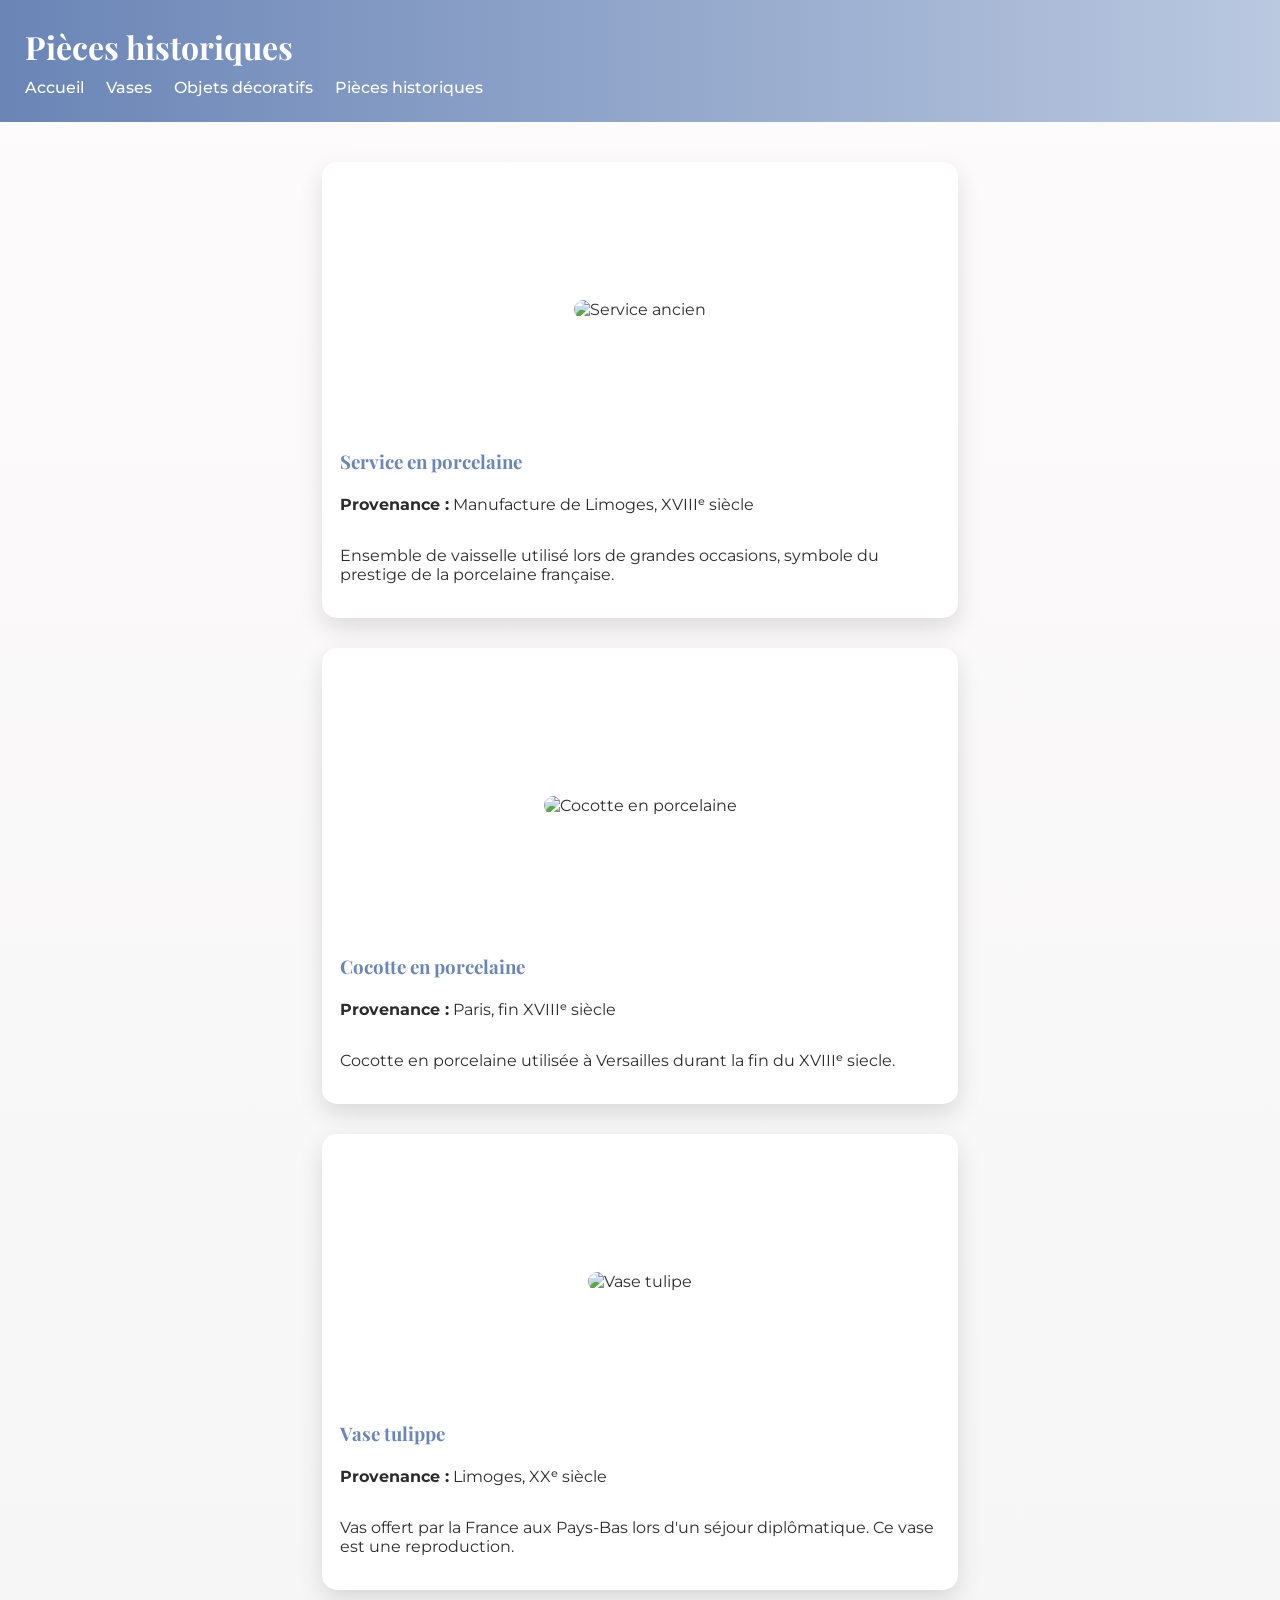
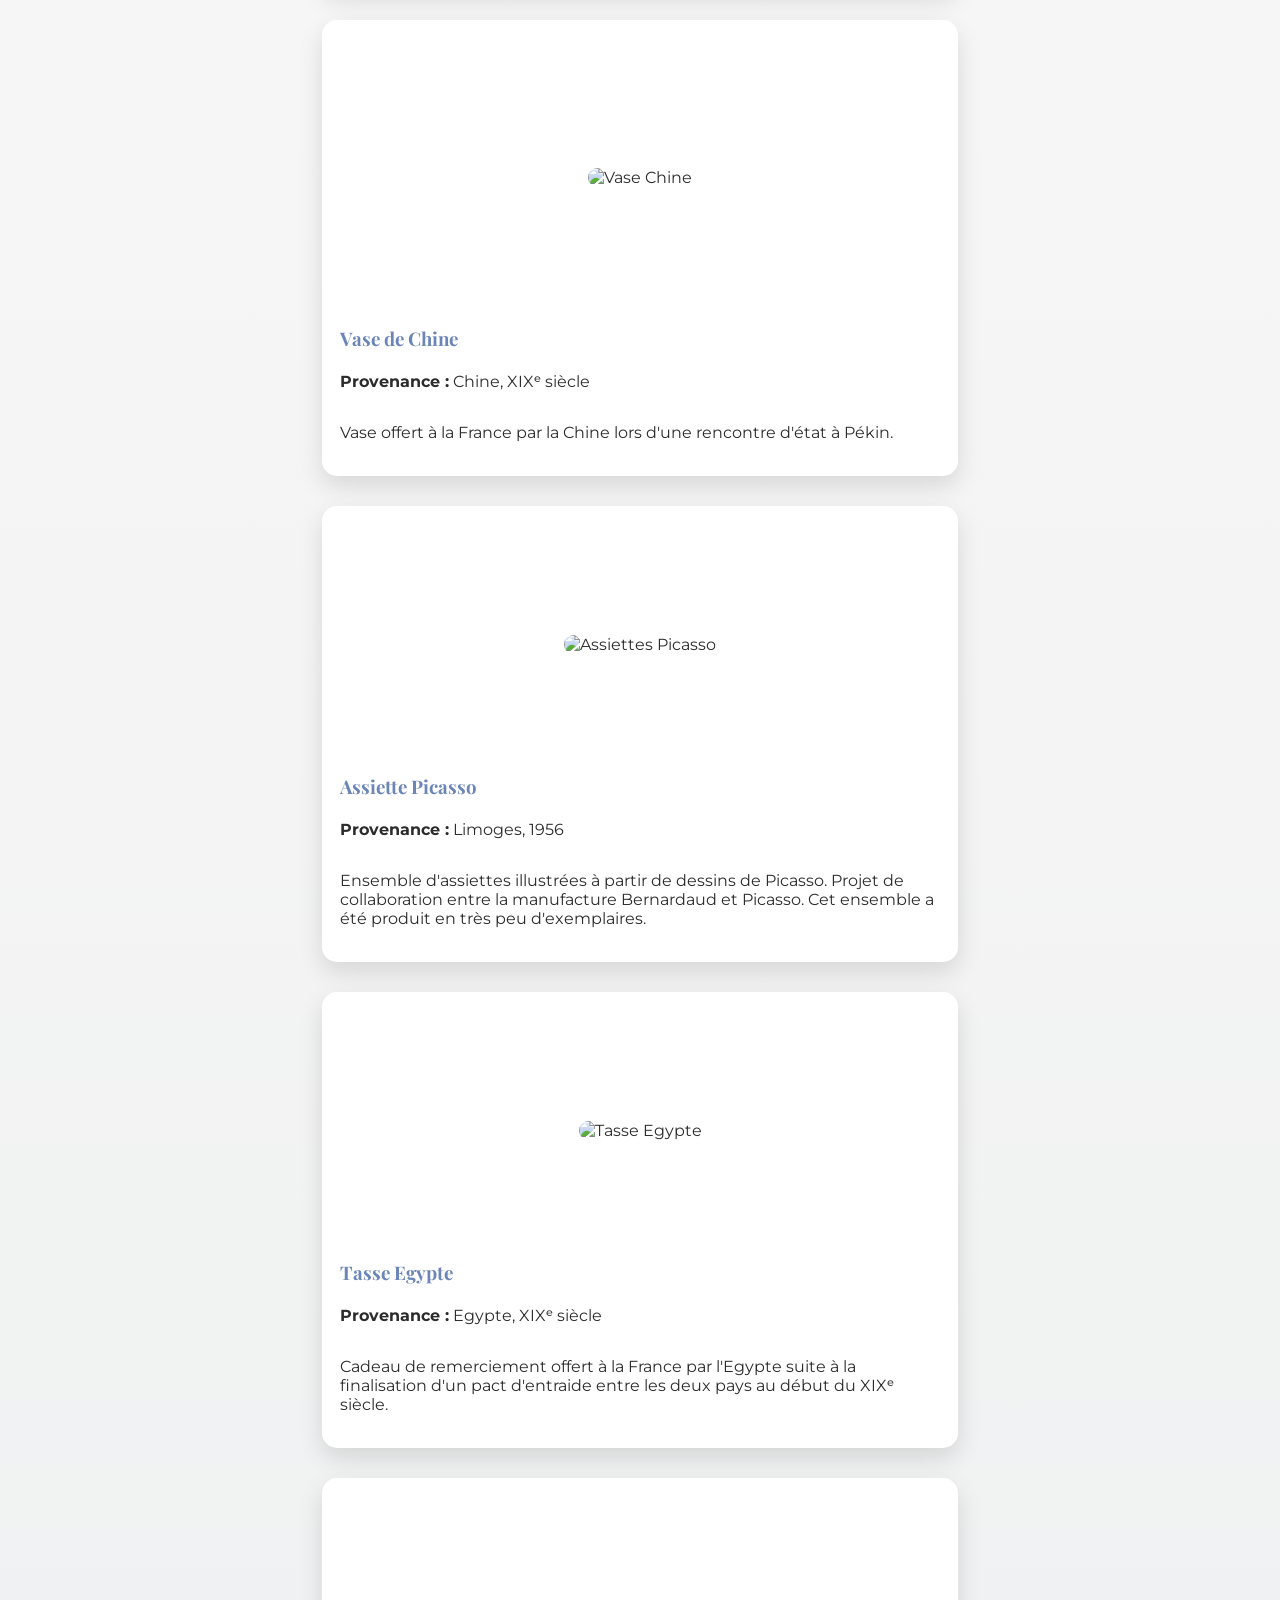
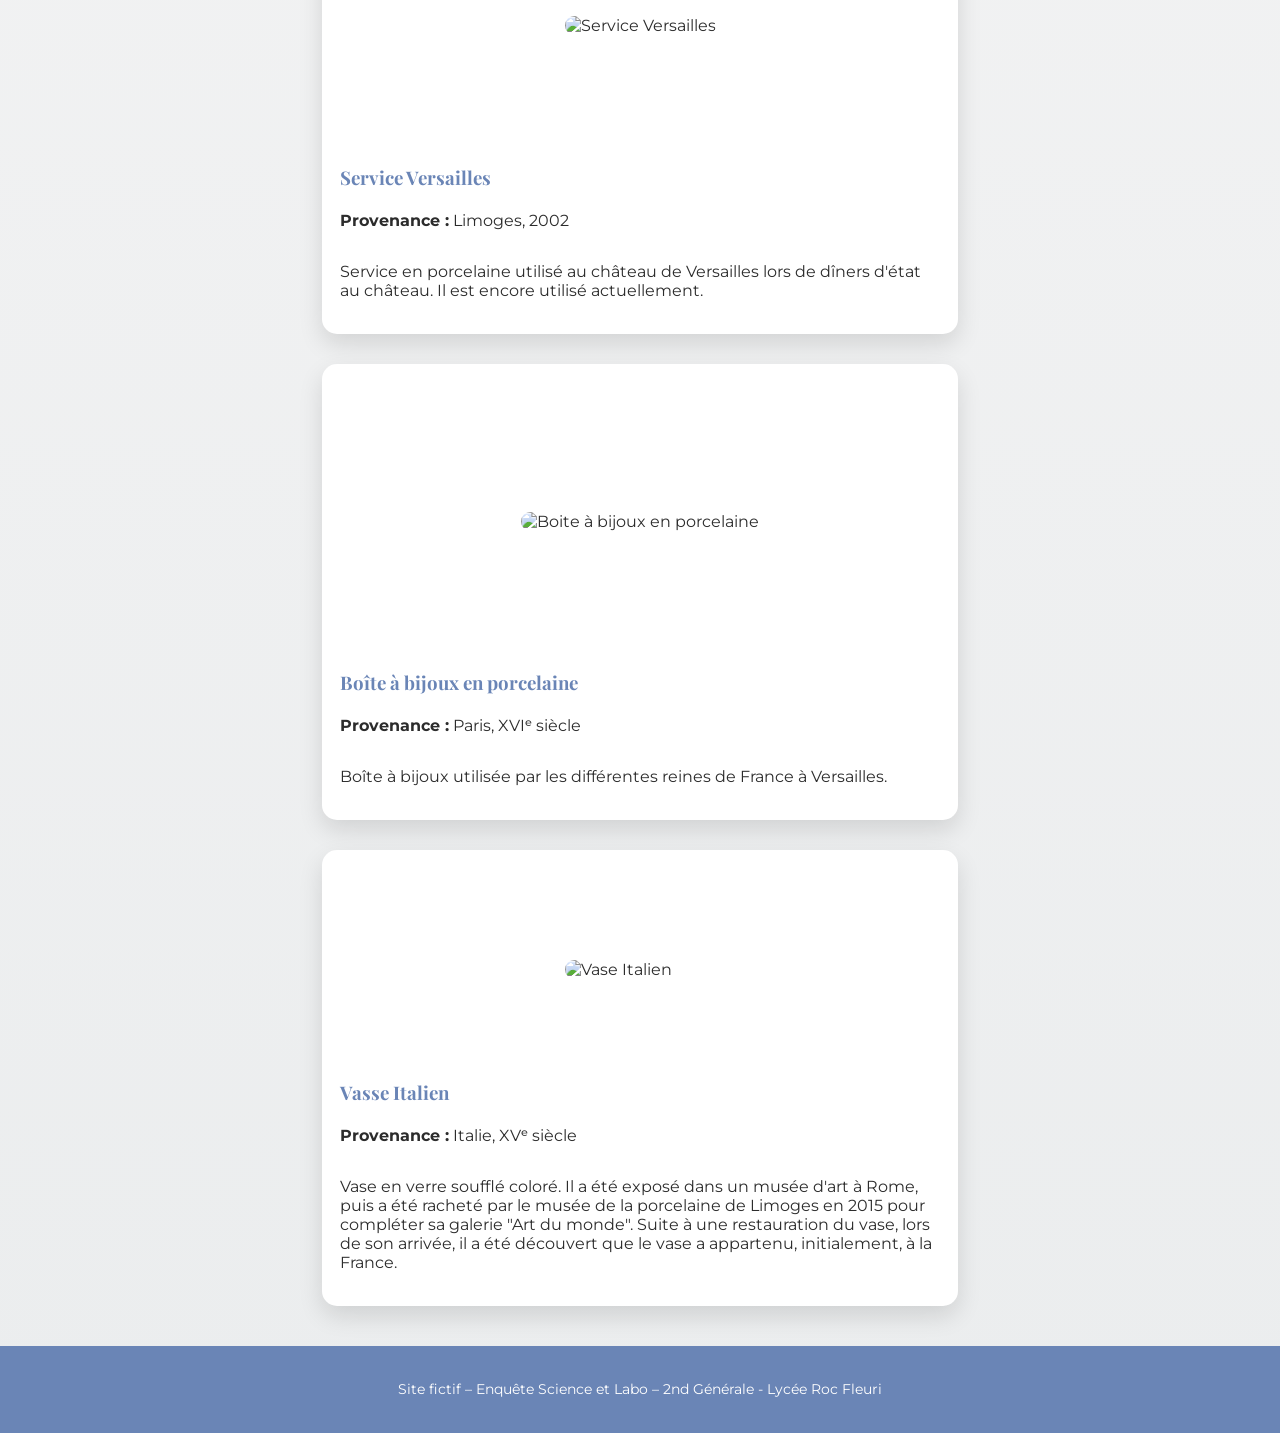
==== historiques.html @ 1e1f0891 "Add files via upload" ====
<!DOCTYPE html>

<html lang="fr">

<head>

  <meta charset="UTF-8">

  <title>Pièces historiques – Musée de la Porcelaine</title>

  <link rel="stylesheet" href="css/style.css">

</head>

<body>



<header>

  <h1>Pièces historiques</h1>

  <nav>

    <a href="index.html">Accueil</a>

    <a href="vases.html">Vases</a>

    <a href="objets.html">Objets décoratifs</a>

    <a href="historiques.html">Pièces historiques</a>

  </nav>

</header>



<main class="galerie">



  <div class="oeuvre">

    <img src="images/historique1.webp" alt="Service ancien">

    <h3>Service en porcelaine</h3>

    <p><strong>Provenance :</strong> Manufacture de Limoges, XVIIIᵉ siècle</p>

    <p>

      Ensemble de vaisselle utilisé lors de grandes occasions,

      symbole du prestige de la porcelaine française.

    </p>

  </div>

  <div class="oeuvre">

    <img src="images/historique2.webp" alt="Cocotte en porcelaine">

    <h3>Cocotte en porcelaine</h3>

    <p><strong>Provenance :</strong> Paris, fin XVIIIᵉ siècle</p>

    <p>

      Cocotte en porcelaine utilisée à Versailles durant la fin du XVIIIᵉ siecle.

    </p>

  </div>

  </div>

  <div class="oeuvre">

    <img src="images/historique4.webp" alt="Vase tulipe">

    <h3>Vase tulippe</h3>

    <p><strong>Provenance :</strong> Limoges, XXᵉ siècle</p>

    <p>

      Vas offert par la France aux Pays-Bas lors d'un séjour diplômatique. Ce vase est une reproduction.

    </p>

  </div>

  <div class="oeuvre">

    <img src="images/historique5.webp" alt="Vase Chine">

    <h3>Vase de Chine</h3>

    <p><strong>Provenance :</strong> Chine, XIXᵉ siècle</p>

    <p>

      Vase offert à la France par la Chine lors d'une rencontre d'état à Pékin.

    </p>

  </div>

 <div class="oeuvre">

    <img src="images/historique6.webp" alt="Assiettes Picasso">

    <h3>Assiette Picasso</h3>

    <p><strong>Provenance :</strong> Limoges, 1956</p>

    <p>

      Ensemble d'assiettes illustrées à partir de dessins de Picasso. Projet de collaboration entre la manufacture Bernardaud et Picasso. Cet ensemble a été produit en très peu d'exemplaires.

    </p>

  </div>

 <div class="oeuvre">

    <img src="images/historique7.webp" alt="Tasse Egypte">

    <h3>Tasse Egypte</h3>

    <p><strong>Provenance :</strong> Egypte, XIXᵉ siècle</p>

    <p>

      Cadeau de remerciement offert à la France par l'Egypte suite à la finalisation d'un pact d'entraide entre les deux pays au début du XIXᵉ siècle.

    </p>

  </div>

 <div class="oeuvre">

    <img src="images/historique8.webp" alt="Service Versailles">

    <h3>Service Versailles</h3>

    <p><strong>Provenance :</strong> Limoges, 2002</p>

    <p>

      Service en porcelaine utilisé au château de Versailles lors de dîners d'état au château. Il est encore utilisé actuellement. 

    </p>

  </div>

 <div class="oeuvre">

    <img src="images/historique9.webp" alt="Boite à bijoux en porcelaine">

    <h3>Boîte à bijoux en porcelaine</h3>

    <p><strong>Provenance :</strong> Paris, XVIᵉ siècle</p>

    <p>

      Boîte à bijoux utilisée par les différentes reines de France à Versailles.

    </p>

  </div>

 <div class="oeuvre">

    <img src="images/historique10.jpg" class="img-historique10" alt="Vase Italien">

    <h3>Vasse Italien</h3>

    <p><strong>Provenance :</strong> Italie, XVᵉ siècle</p>

    <p>

      Vase en verre soufflé coloré. Il a été exposé dans un musée d'art à Rome, puis a été racheté par le musée de la porcelaine de Limoges en 2015 pour compléter sa galerie "Art du monde". Suite à une restauration du vase, lors de son arrivée, il a été découvert que le vase a appartenu, initialement, à la France. 

    </p>

  </div>

</main>



<footer>

<p>Site fictif – Enquête Science et Labo – 2nd Générale - Lycée Roc Fleuri</p>

</footer>



</body>

</html>
---- css/style.css ----
/* Import d'une police élégante */
@import url('https://fonts.googleapis.com/css2?family=Playfair+Display:wght@400;600&family=Montserrat:wght@300;400;600&display=swap');

/* Style général */
body {
margin: 0;
font-family: 'Montserrat', Arial, sans-serif;
background: linear-gradient(180deg, #fdfbfb, #ebedee);
color: #2c2c2c;
}

/* En-tête */
header {
background: linear-gradient(90deg, #6a85b6, #bac8e0);
padding: 25px;
color: white;
}

header h1 {
margin: 0 0 10px 0;
font-family: 'Playfair Display', serif;
font-size: 2em;
}

/* Navigation */
nav a {
margin-right: 18px;
text-decoration: none;
color: white;
font-weight: 500;
}

nav a:hover {
text-decoration: underline;
}

/* Texte d’introduction */
.intro {
background: white;
padding: 40px;
max-width: 900px;
margin: 40px auto;
border-radius: 12px;
box-shadow: 0 8px 20px rgba(0,0,0,0.1);
}

.intro h2 {
font-family: 'Playfair Display', serif;
color: #6a85b6;
}

/* Galerie */
.galerie {
display: flex;
flex-direction: column;
align-items: center;
gap: 30px;
padding: 40px;
}

/* Carte œuvre */
.oeuvre {
width: 100%;
max-width: 600px;
height: 420px;
background: white;
border-radius: 15px;
padding: 18px;
box-shadow: 0 10px 25px rgba(0,0,0,0.12);
display: flex;
flex-direction: column;
transition: transform 0.3s, box-shadow 0.3s;
}

.oeuvre:hover {
transform: translateY(-6px);
box-shadow: 0 15px 30px rgba(0,0,0,0.18);
}

.oeuvre img {
max-width: 100%;
height: auto;
border-radius: 10px;
display: block;
margin: auto;
}

/* Titres des œuvres */
.oeuvre h3 {
margin: 10px 0 5px 0;
font-family: 'Playfair Display', serif;
color: #6a85b6;
}

/* Footer */
footer {
text-align: center;
padding: 20px;
background: #6a85b6;
color: white;
font-size: 0.9em;
}

/* Section "hero" */
.hero {
position: relative;
text-align: center;
color: white;
margin-bottom: 30px;
}

.hero-img {
width: 100%;
height: auto;
filter: brightness(75%);
}

.hero-text {
position: absolute;
top: 40%;
left: 50%;
transform: translate(-50%, -50%);
font-family: 'Playfair Display', serif;
font-size: 1.8em;
padding: 10px;
}

/* À propos */
.about-porcelaine {
background: #ffffff;
padding: 40px;
margin: auto;
max-width: 900px;
border-radius: 10px;
}

.about-porcelaine .image-row {
display: flex;
gap: 15px;
margin: 20px 0;
}

.about-porcelaine img {
width: 48%;
border-radius: 8px;
}

/* Section Histoire */
.history {
background: #fafafa;
padding: 35px;
margin: 40px auto;
border-radius: 8px;
max-width: 900px;
}

.wide-img {
width: 100%;
margin: 15px 0;
border-radius: 8px;
}

.img-historique10 {
  width: 150px !important;
  height: auto !important;
  max-width: none !important;
  display: block;
  margin: 20px auto;
}
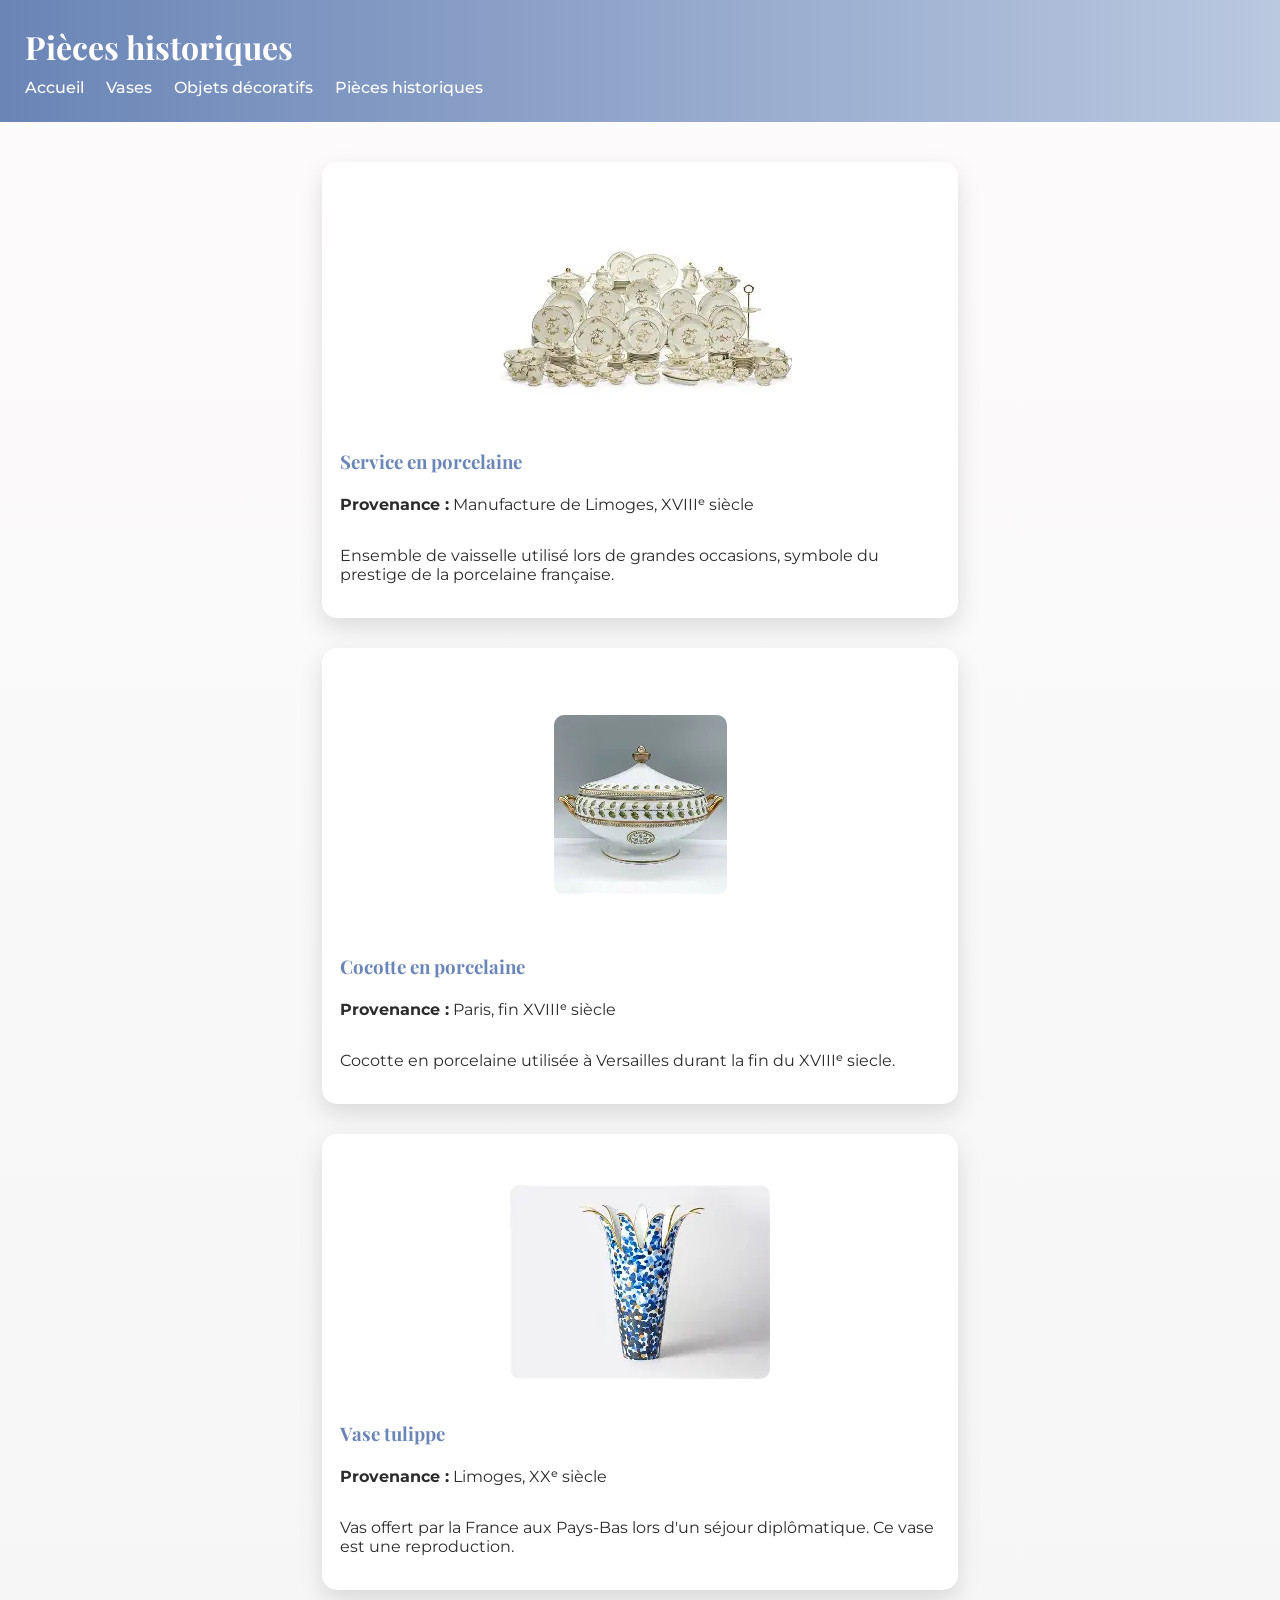
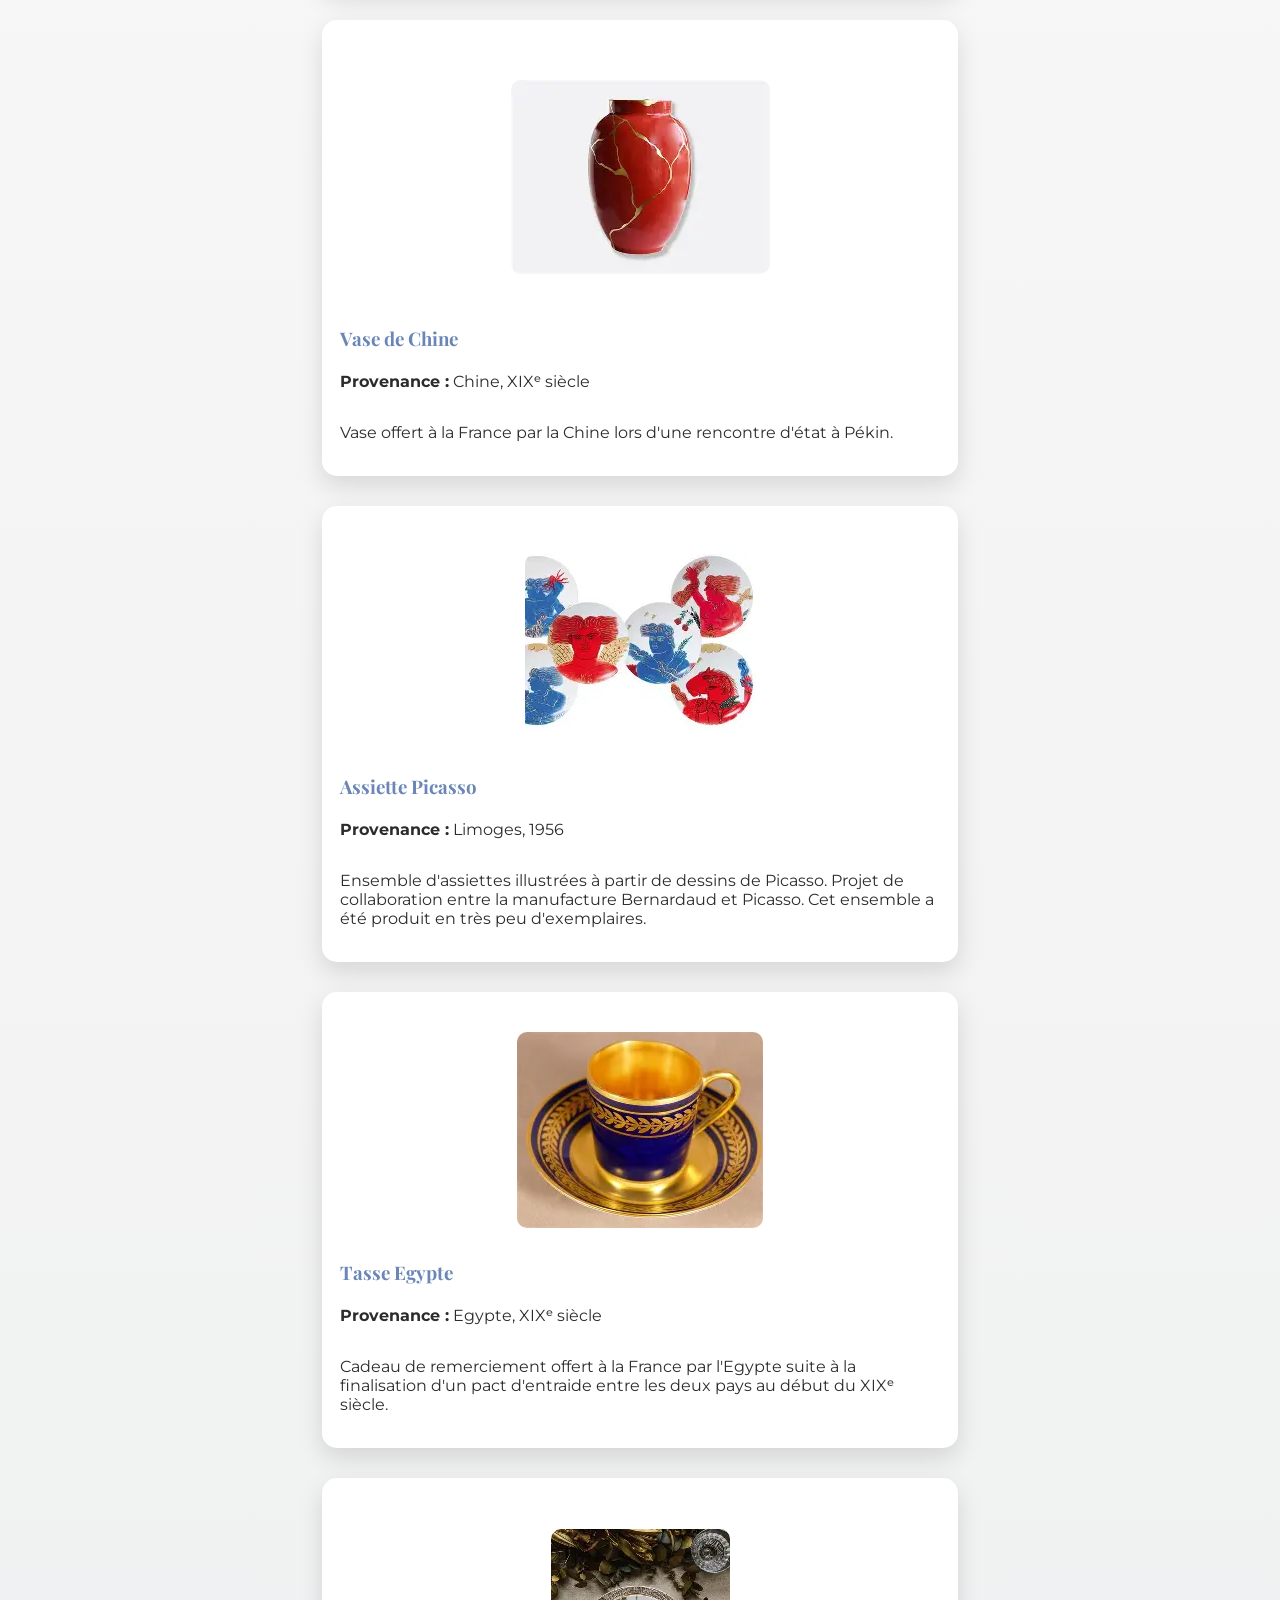
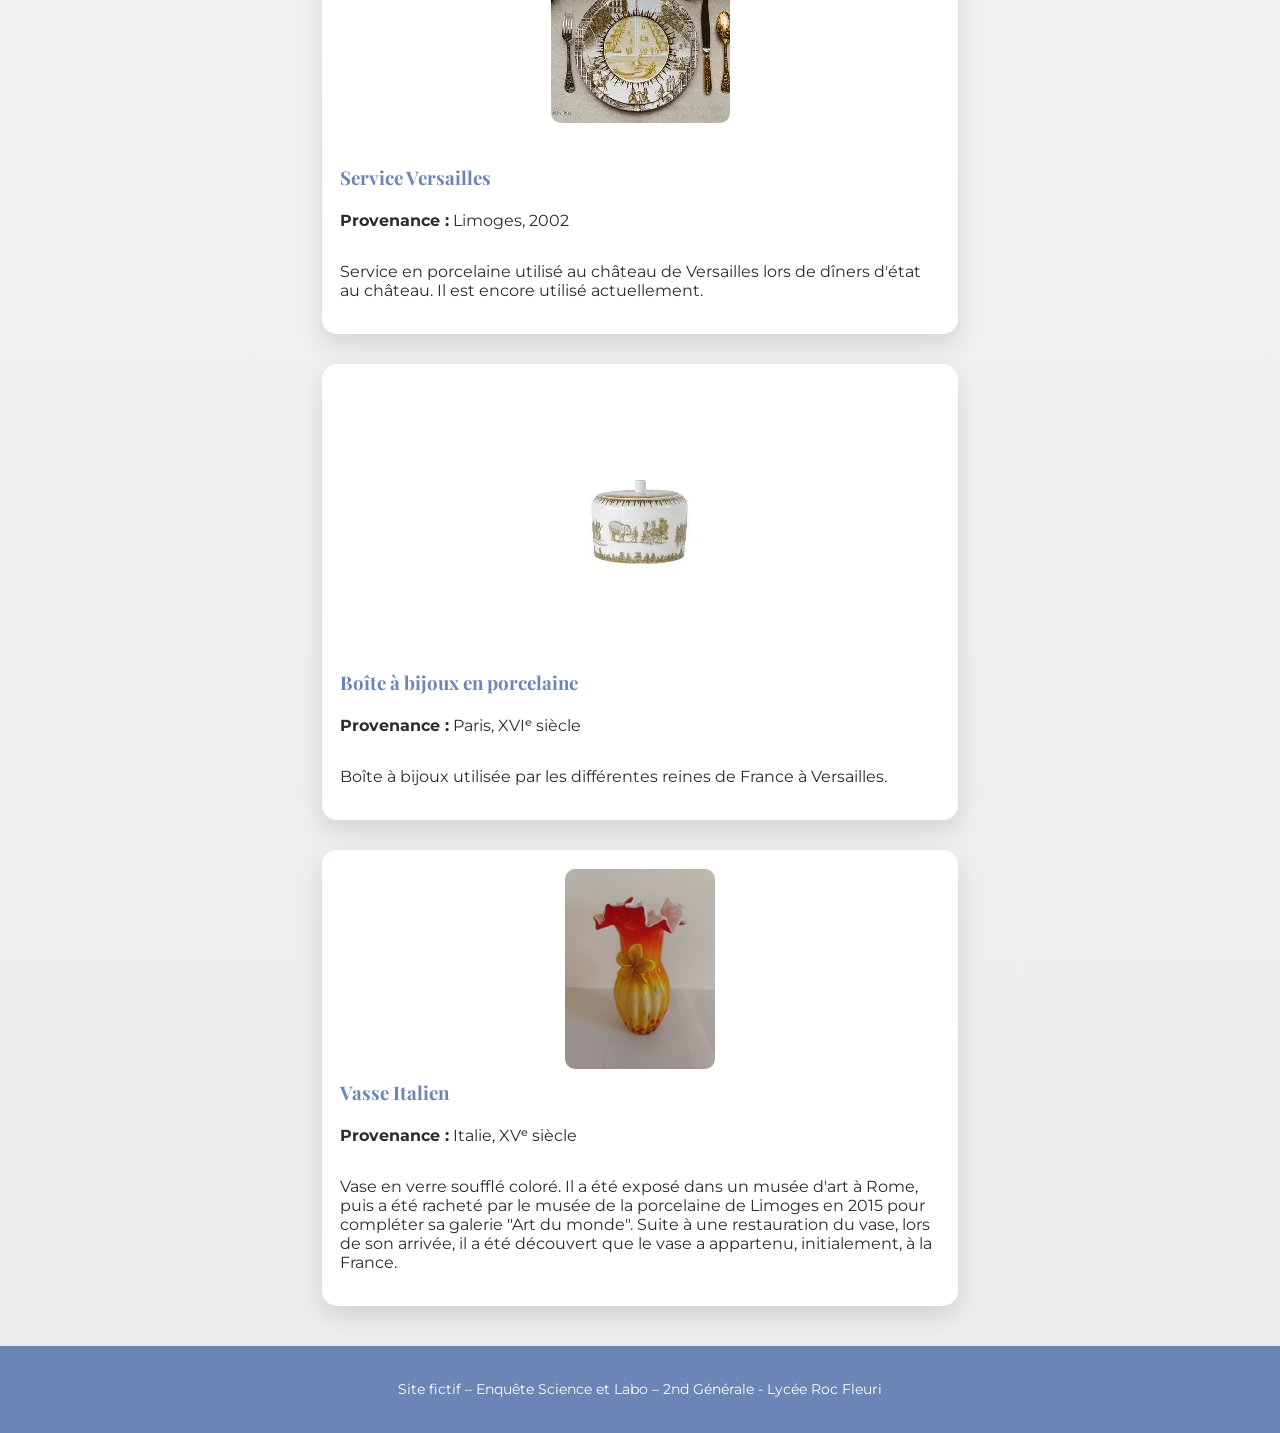
==== commit 199bfb33: "Add files via upload" ====
(no text change in the page or its own stylesheets)
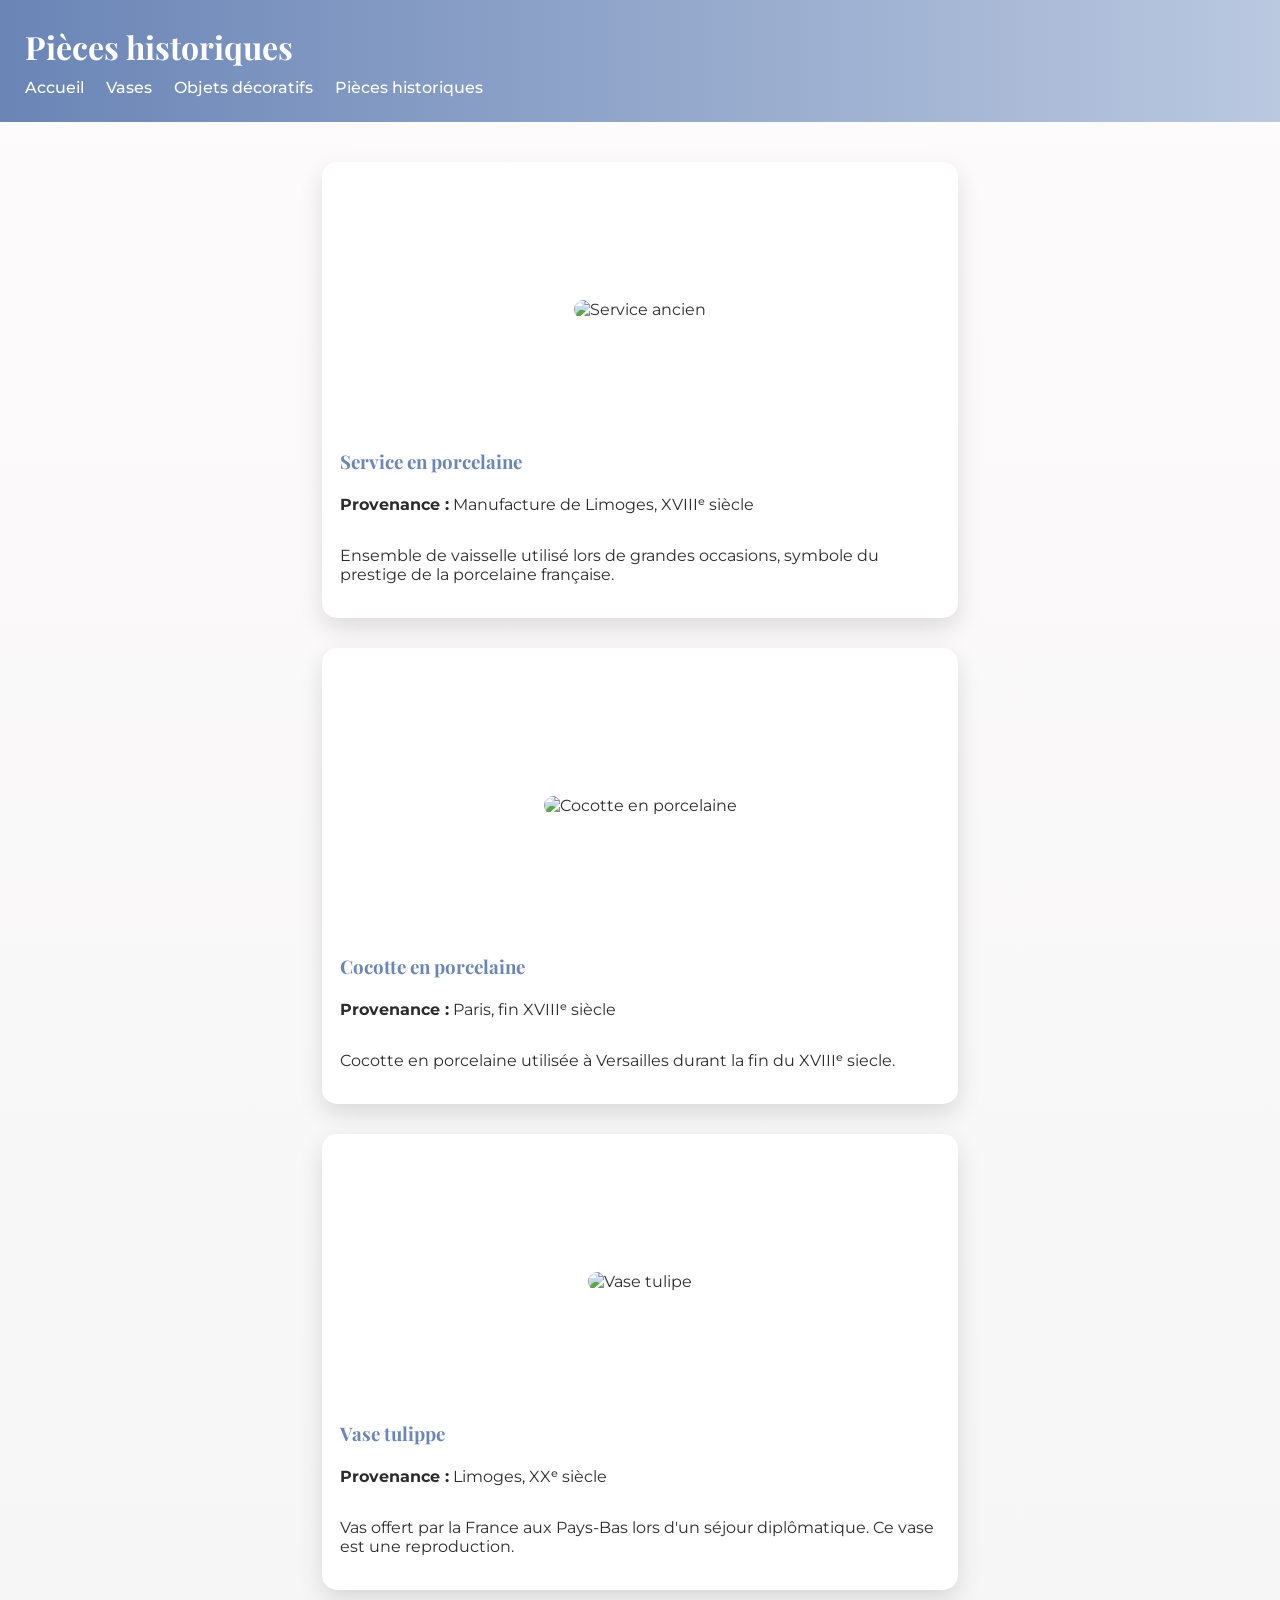
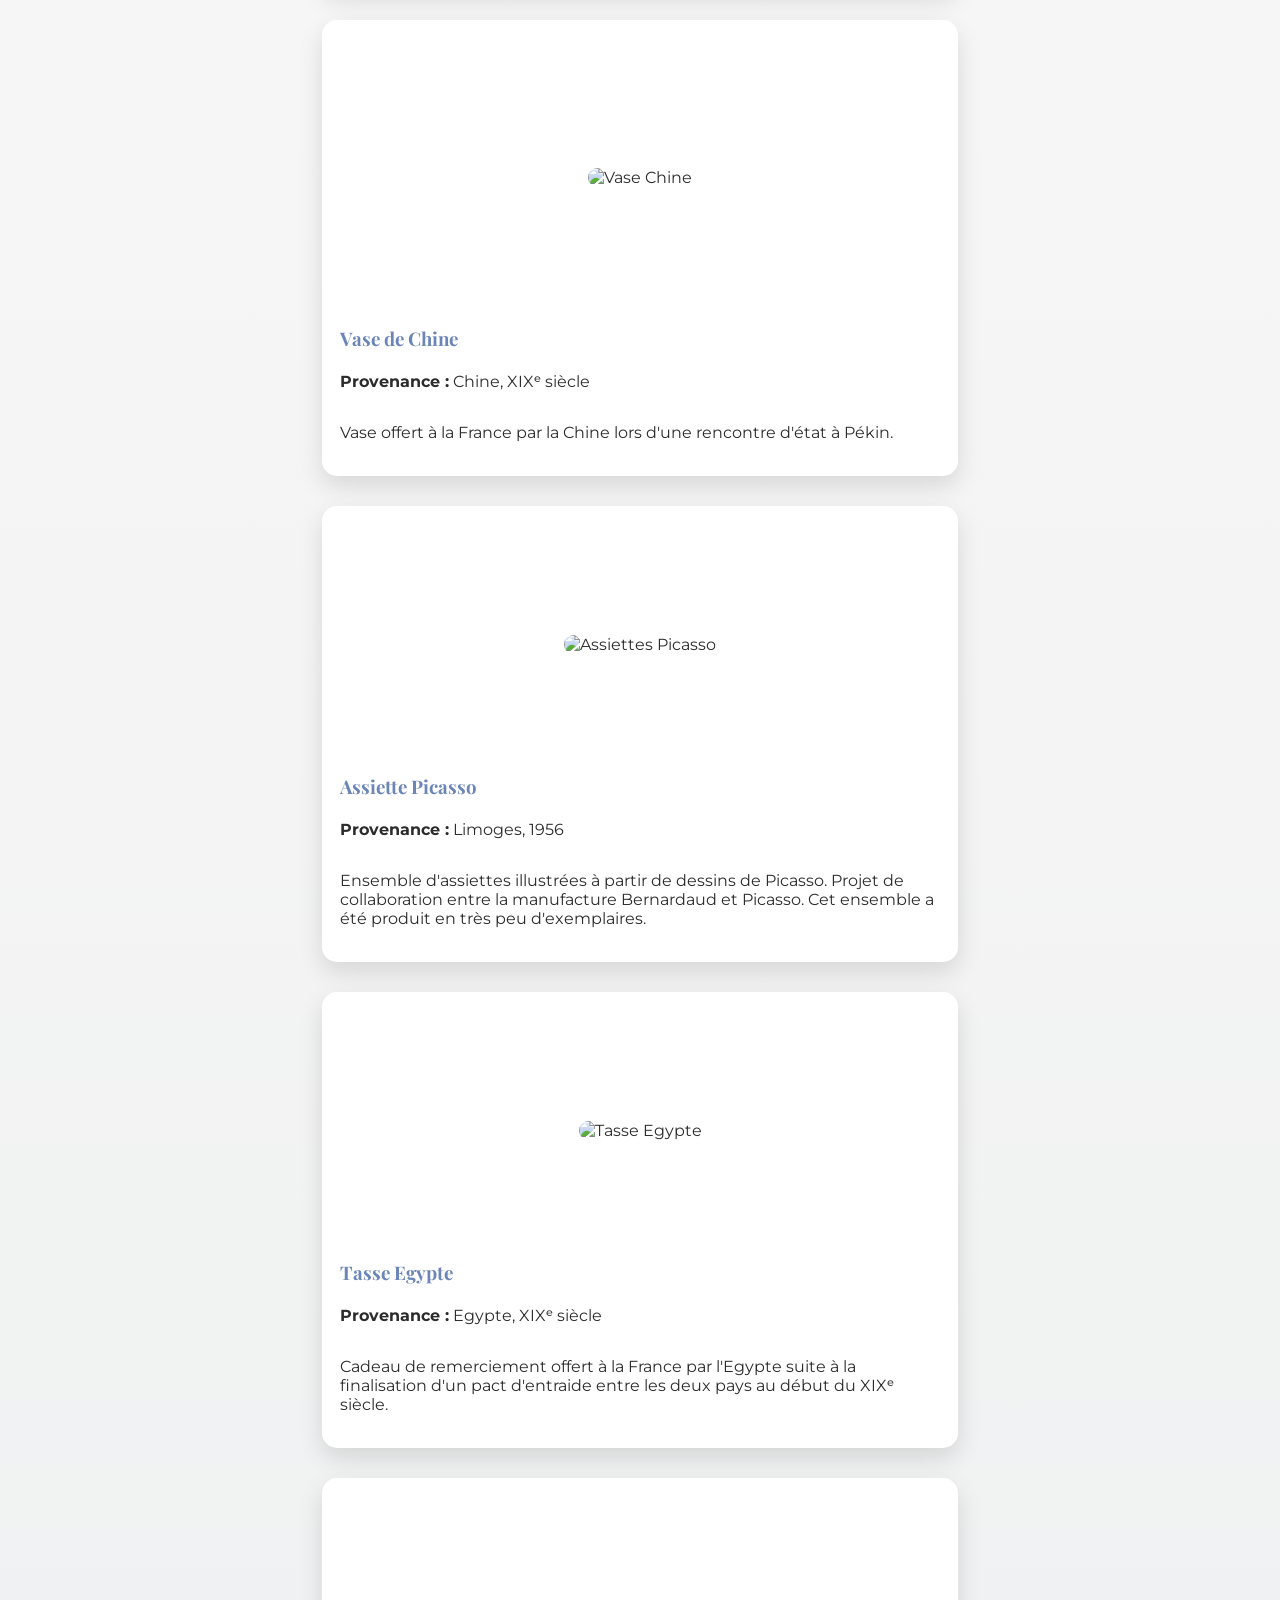
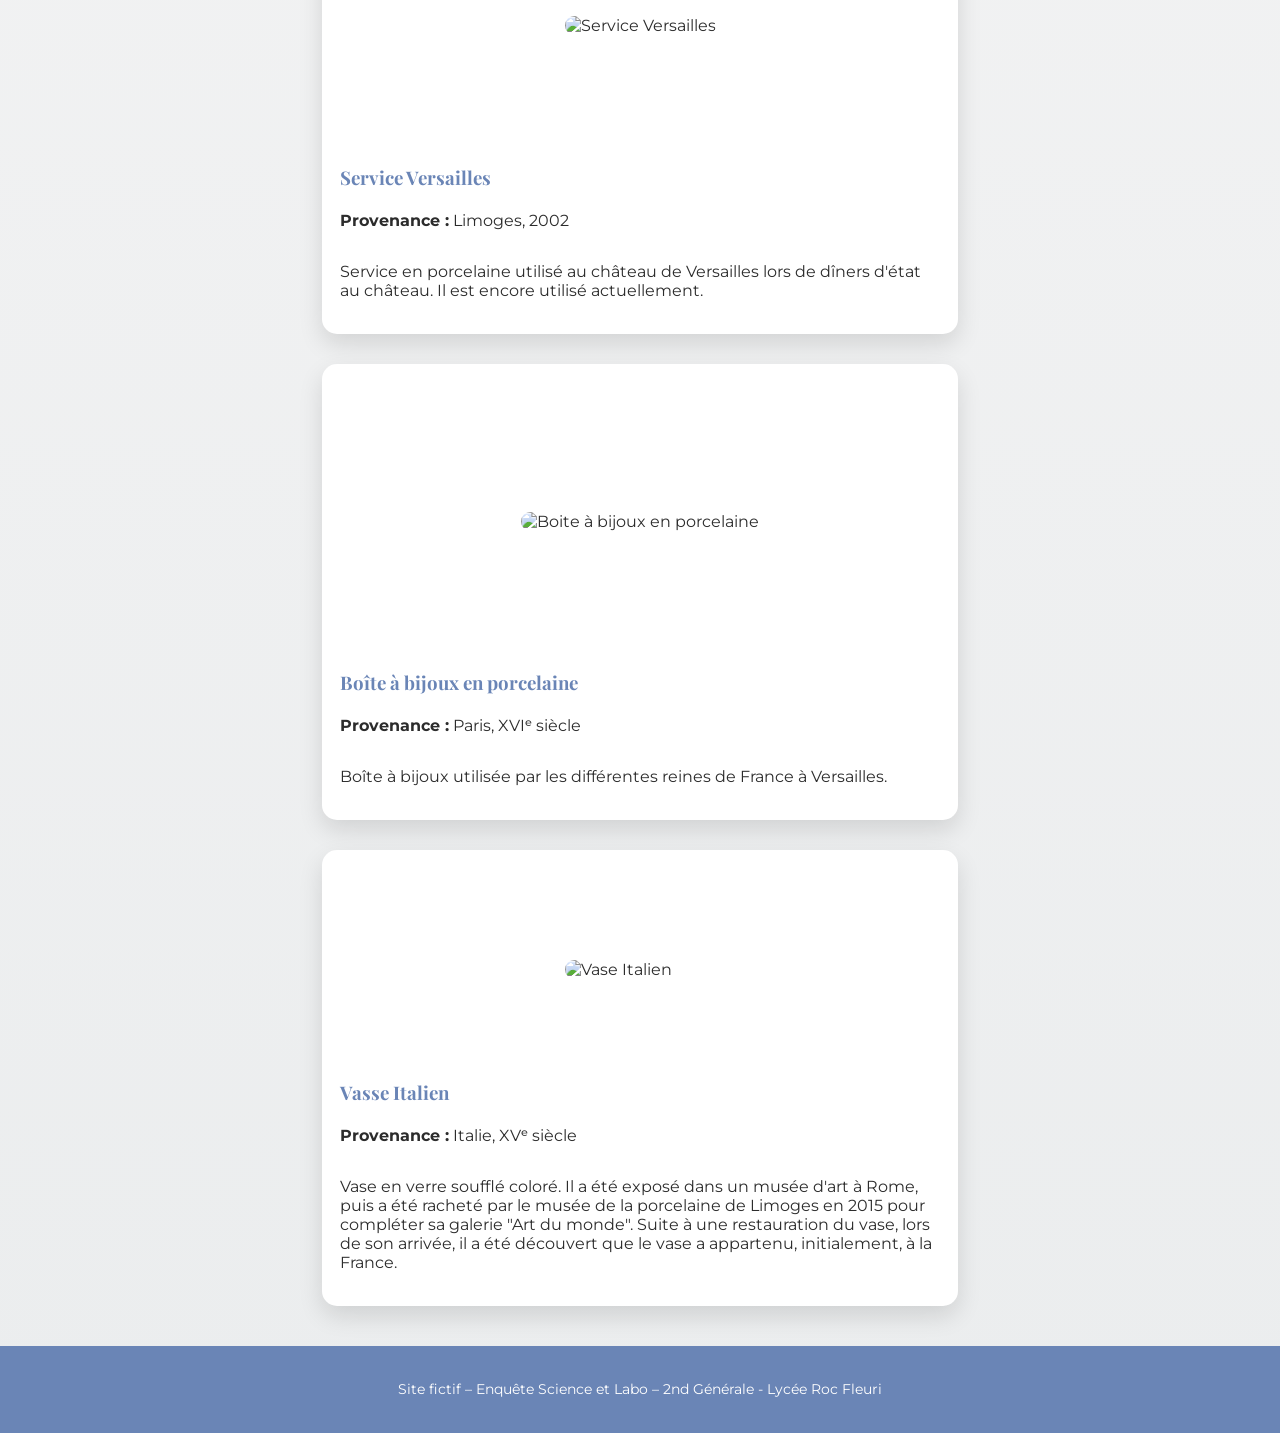
==== commit f9f51d05: "Update historiques.html" ====
--- a/historiques.html
+++ b/historiques.html
@@ -42,7 +42,7 @@
 
   <div class="oeuvre">
 
-    <img src="images/historique1.webp" alt="Service ancien">
+    <img src="Images/historique1.webp" alt="Service ancien">
 
     <h3>Service en porcelaine</h3>
 
@@ -60,7 +60,7 @@
 
   <div class="oeuvre">
 
-    <img src="images/historique2.webp" alt="Cocotte en porcelaine">
+    <img src="Images/historique2.webp" alt="Cocotte en porcelaine">
 
     <h3>Cocotte en porcelaine</h3>
 
@@ -78,7 +78,7 @@
 
   <div class="oeuvre">
 
-    <img src="images/historique4.webp" alt="Vase tulipe">
+    <img src="Images/historique4.webp" alt="Vase tulipe">
 
     <h3>Vase tulippe</h3>
 
@@ -94,7 +94,7 @@
 
   <div class="oeuvre">
 
-    <img src="images/historique5.webp" alt="Vase Chine">
+    <img src="Images/historique5.webp" alt="Vase Chine">
 
     <h3>Vase de Chine</h3>
 
@@ -110,7 +110,7 @@
 
  <div class="oeuvre">
 
-    <img src="images/historique6.webp" alt="Assiettes Picasso">
+    <img src="Images/historique6.webp" alt="Assiettes Picasso">
 
     <h3>Assiette Picasso</h3>
 
@@ -126,7 +126,7 @@
 
  <div class="oeuvre">
 
-    <img src="images/historique7.webp" alt="Tasse Egypte">
+    <img src="Images/historique7.webp" alt="Tasse Egypte">
 
     <h3>Tasse Egypte</h3>
 
@@ -142,7 +142,7 @@
 
  <div class="oeuvre">
 
-    <img src="images/historique8.webp" alt="Service Versailles">
+    <img src="Images/historique8.webp" alt="Service Versailles">
 
     <h3>Service Versailles</h3>
 
@@ -158,7 +158,7 @@
 
  <div class="oeuvre">
 
-    <img src="images/historique9.webp" alt="Boite à bijoux en porcelaine">
+    <img src="Images/historique9.webp" alt="Boite à bijoux en porcelaine">
 
     <h3>Boîte à bijoux en porcelaine</h3>
 
@@ -174,7 +174,7 @@
 
  <div class="oeuvre">
 
-    <img src="images/historique10.jpg" class="img-historique10" alt="Vase Italien">
+    <img src="Images/historique10.jpg" class="img-historique10" alt="Vase Italien">
 
     <h3>Vasse Italien</h3>
 
@@ -202,4 +202,5 @@
 
 </body>
 
-</html>+
+</html>
